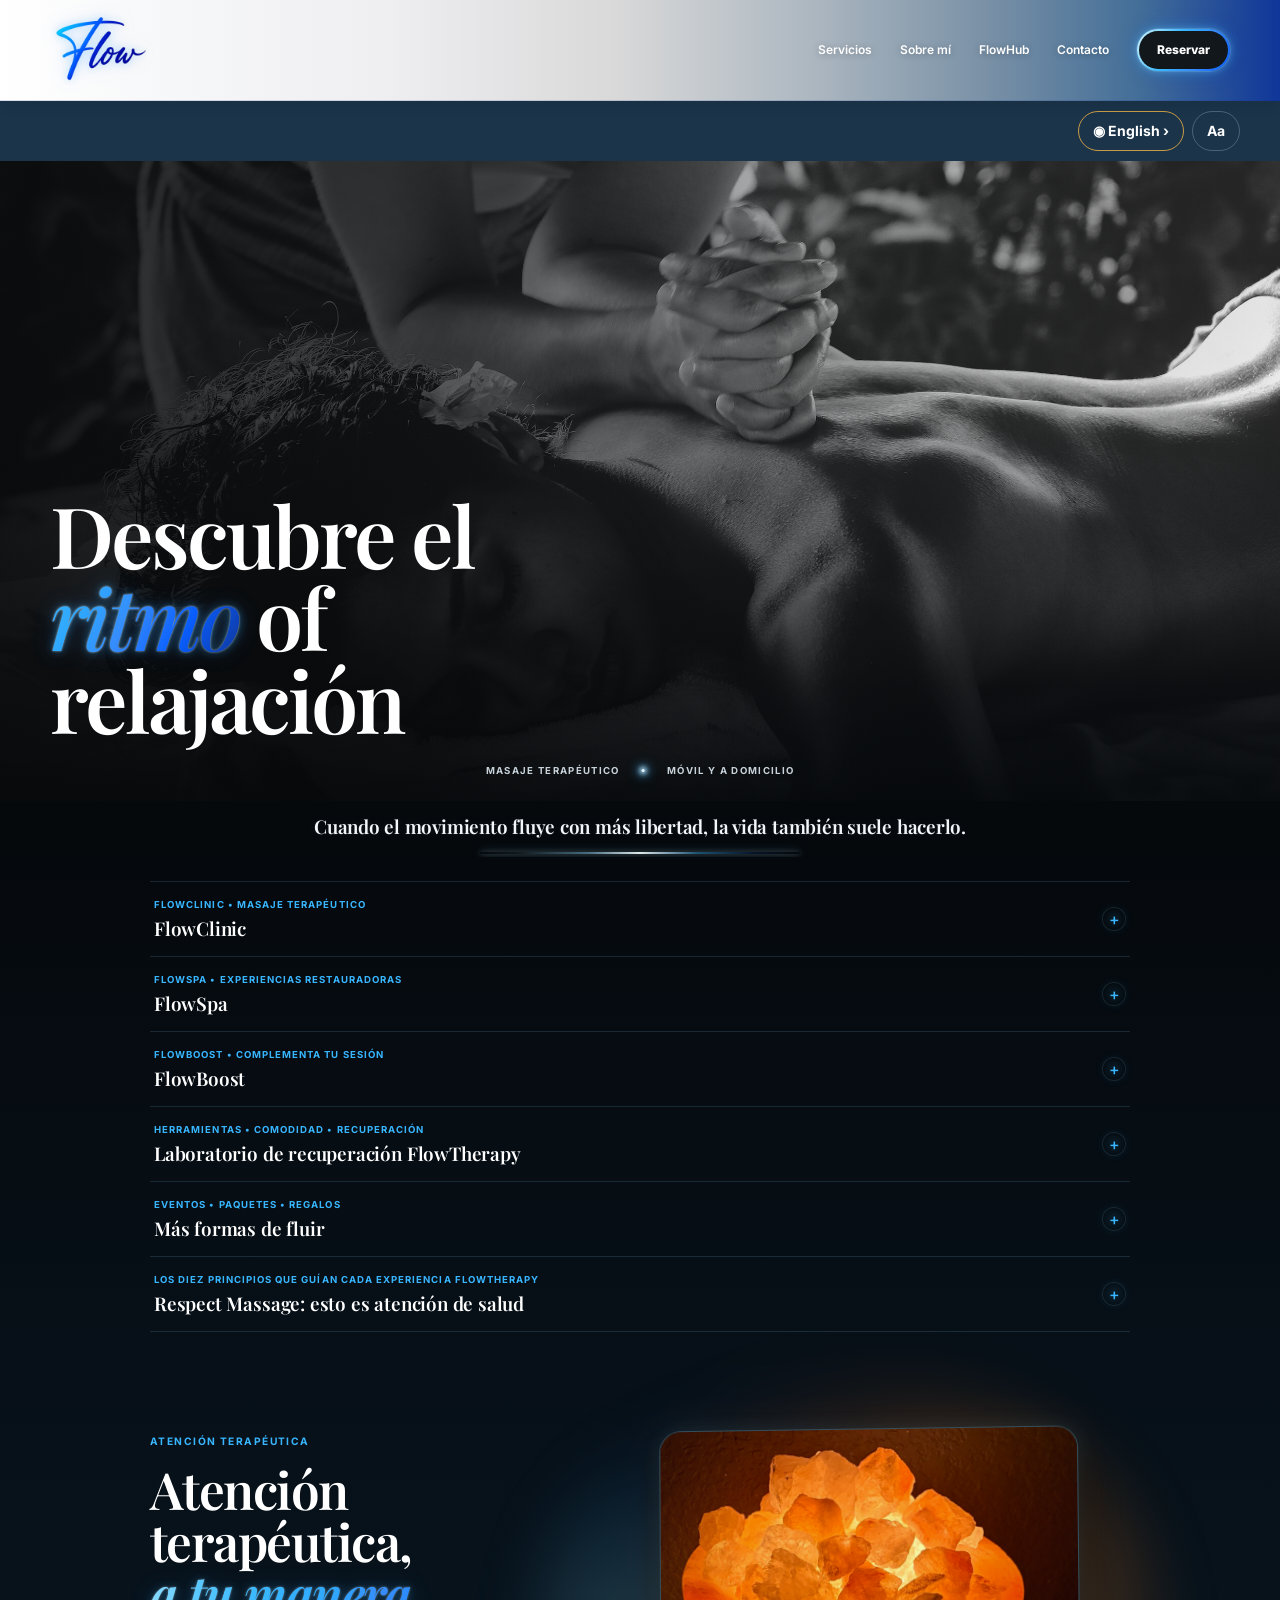
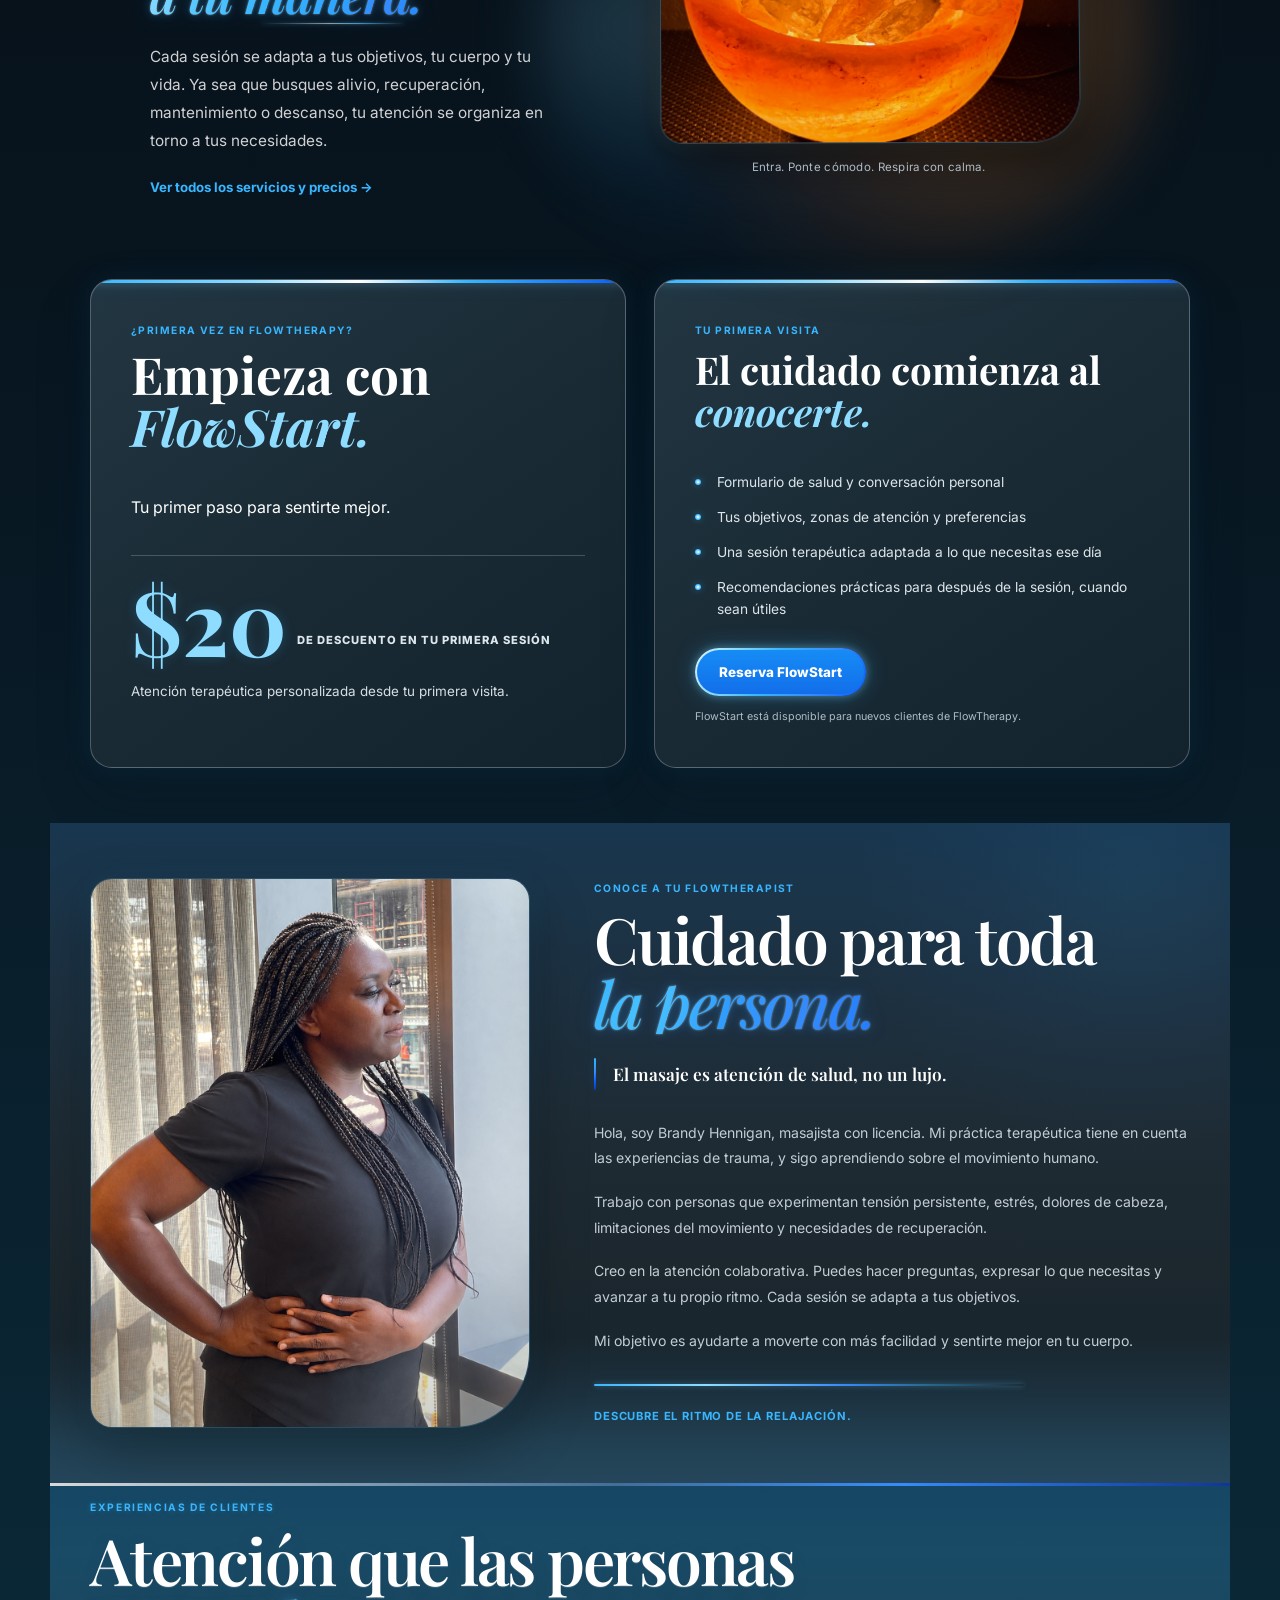
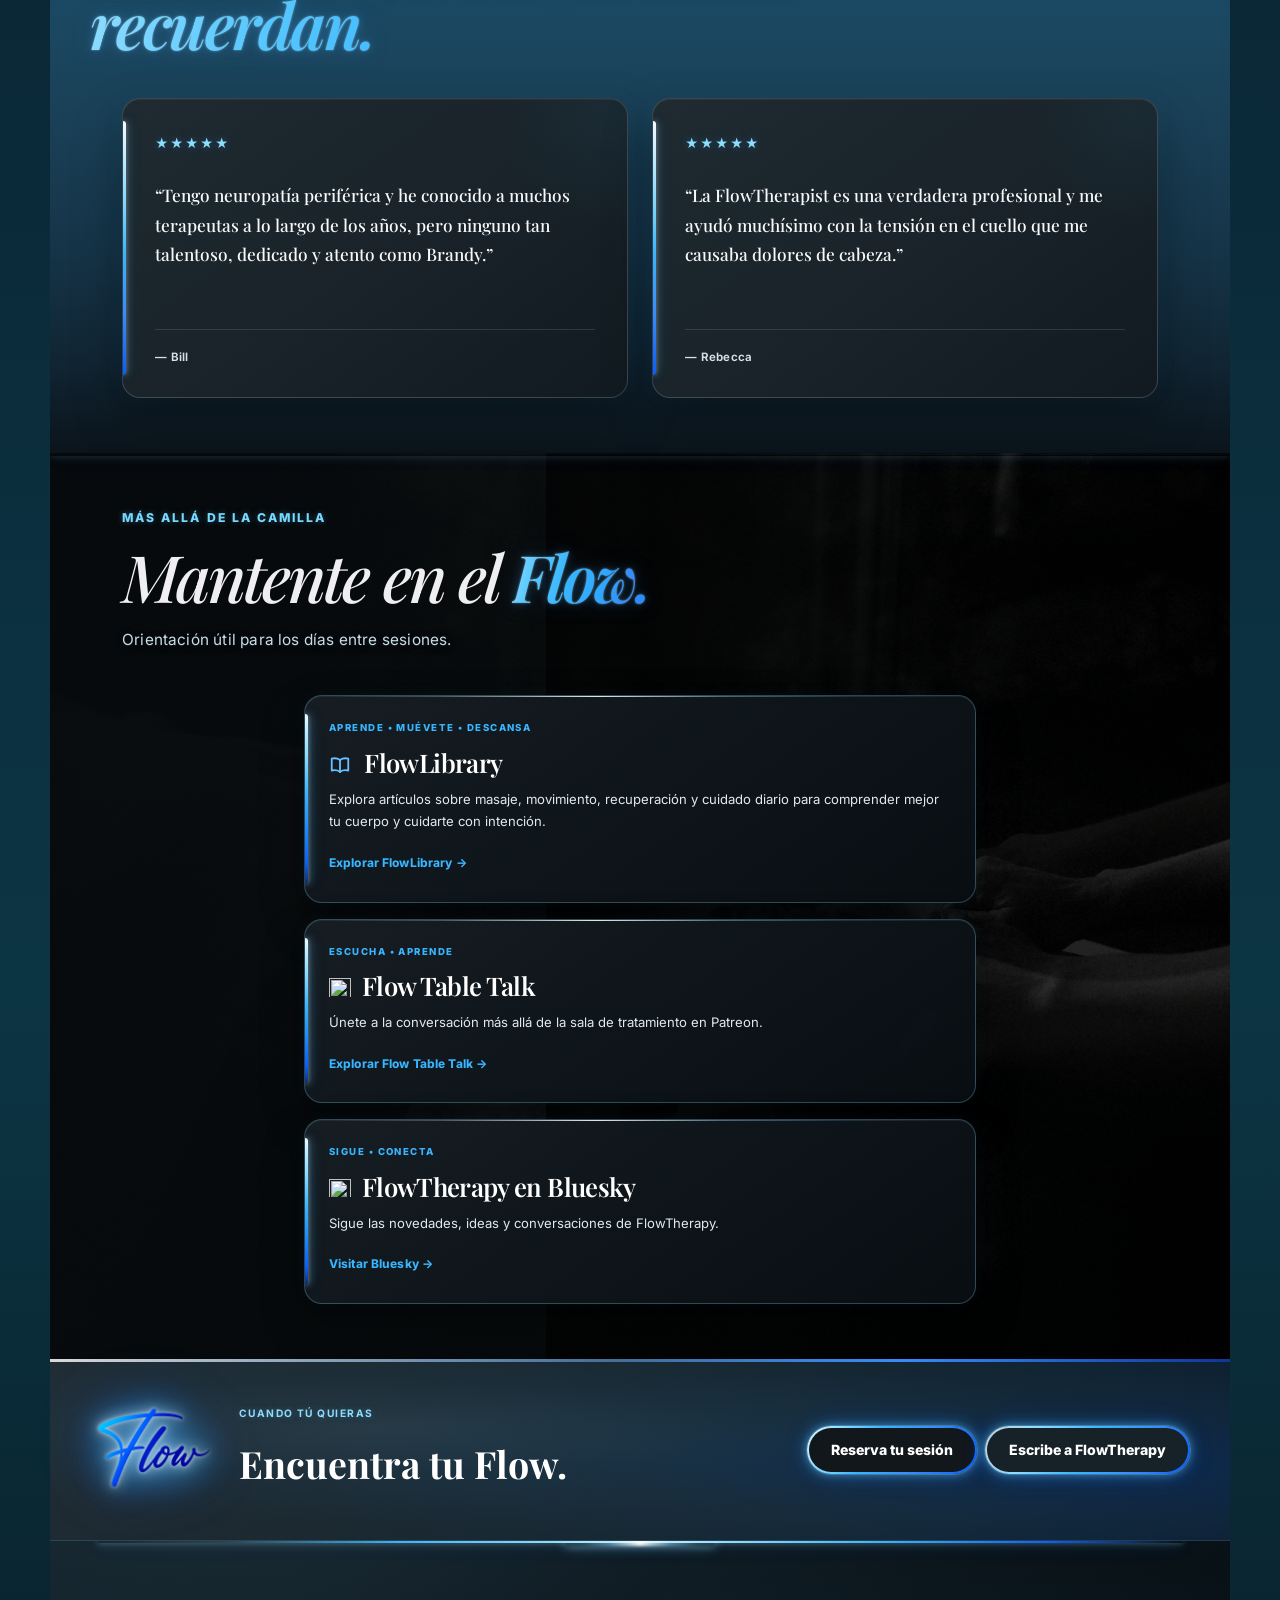
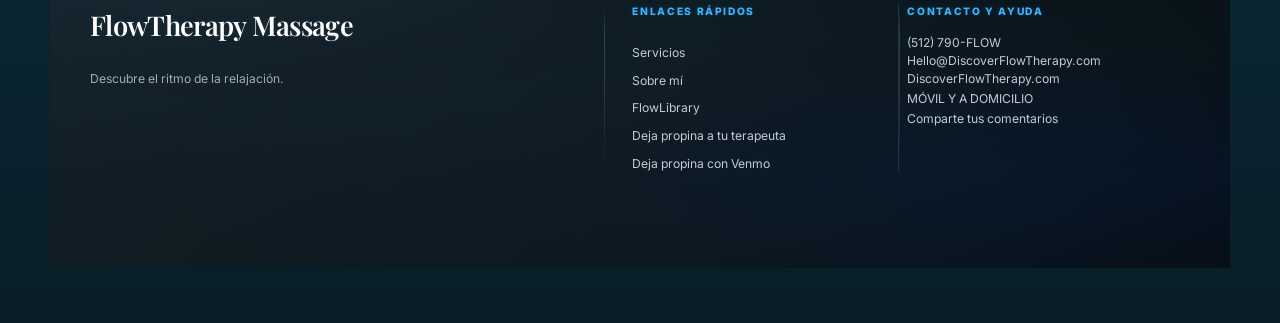
==== es.html @ 437720cd "Fix mobile divider and tablet background" ====
<!doctype html>
<html lang="es">
  <head>
    <meta charset="UTF-8" />

    <meta name="viewport" content="width=device-width, initial-scale=1.0" />

    <title>FlowTherapy | Masaje terapéutico</title>

    <meta
      name="description"
      content="Masaje terapéutico personalizado que tiene en cuenta las experiencias de trauma. Descubre el ritmo de la relajación."
    />

    <meta property="og:title" content="FlowTherapy | Therapeutic Massage" />

    <meta
      property="og:description"
      content="Discover the Rhythm of Relaxation through personalized therapeutic bodywork."
    />

    <meta property="og:type" content="website" />

    <meta name="theme-color" content="#1d2328" />

    <link rel="preconnect" href="https://fonts.googleapis.com" />

    <link rel="preconnect" href="https://fonts.gstatic.com" crossorigin />

    <link
      href="https://fonts.googleapis.com/css2?family=Inter:wght@400;500;600;700&amp;family=Playfair+Display:ital,wght@0,500;0,600;0,700;1,500;1,600&amp;display=swap"
      rel="stylesheet"
    />

    <link rel="stylesheet" href="./assets/css/style.css?v=4" />
    <link rel="manifest" href="./manifest.webmanifest" />
    <link rel="icon" href="./assets/icons/favicon.ico" />
    <link rel="apple-touch-icon" href="./assets/icons/apple-touch-icon.png" />
    <!-- Google tag (gtag.js) -->
    <script
      async
      src="https://www.googletagmanager.com/gtag/js?id=G-N1Q7YEW5MF"
    ></script>

    <script>
      window.dataLayer = window.dataLayer || [];

      function gtag() {
        dataLayer.push(arguments);
      }

      gtag("js", new Date());
      gtag("config", "G-N1Q7YEW5MF");
    </script>
    <style>
      /* Keep the ten principles compact and legible on narrow screens. */
      .ft-respect-massage .ft-service-content {
        padding-inline: 0.5rem !important;
      }
      .ft-respect-massage ol {
        list-style: none !important;
        counter-reset: respect-principle;
        margin: 0 !important;
        padding: 0 !important;
        width: 100%;
        font-family: Inter, Arial, sans-serif !important;
        font-size: 0.94rem !important;
        font-weight: 500 !important;
        line-height: 1.4 !important;
        letter-spacing: -0.012em;
        color: #eaf2fa;
      }
      .ft-respect-massage li {
        counter-increment: respect-principle;
        display: grid;
        grid-template-columns: 1.55rem minmax(0, 1fr);
        gap: 0.2rem;
        align-items: baseline;
        margin: 0 !important;
        padding: 0.55rem 0 !important;
        border-bottom: 1px solid rgba(145, 190, 230, 0.2);
        font: inherit !important;
      }
      .ft-respect-massage li::before {
        content: counter(respect-principle, decimal-leading-zero);
        color: #69bcff;
        font-size: 0.78rem;
        font-weight: 700;
        letter-spacing: 0;
      }
    </style>
    <style>
      /* Make the content use the available width on phones and small tablets. */
      @media (max-width: 800px) {
        .ft-section .ft-shell,
        .ft-flowhub .ft-shell,
        .ft-footer .ft-shell {
          width: calc(100% - 2rem) !important;
          max-width: none !important;
          margin-inline: auto !important;
          padding-inline: 0 !important;
          box-sizing: border-box;
        }
        .ft-services-layout {
          display: block !important;
          width: 100% !important;
          max-width: none !important;
        }
        .ft-services-menu,
        .ft-services-side,
        .ft-services-menu > .ft-service-group,
        .ft-services-menu .ft-service-content {
          width: 100% !important;
          max-width: none !important;
          min-width: 0 !important;
          box-sizing: border-box;
          margin-inline: 0 !important;
        }
      }
      .ft-services-menu
        > details:first-of-type
        .ft-service-content
        > details.ft-service-group {
        border-bottom: 0 !important;
      }
      .ft-services-menu
        > details:first-of-type
        .ft-service-content
        > details.ft-service-group
        summary {
        border-bottom: 0 !important;
      }
      .ft-library-grid {
        display: grid !important;
        grid-template-columns: minmax(0, 1fr) !important;
        max-width: 42rem;
        margin-inline: auto;
      }
      .ft-library-grid article {
        width: 100%;
        box-sizing: border-box;
        min-height: 0 !important;
        height: auto !important;
        padding: 1.5rem !important;
      }
      .ft-social-cards {
        margin-top: 1rem !important;
        gap: 1rem;
      }
      .ft-community-card h3 {
        display: flex;
        align-items: center;
        gap: 0.7rem;
      }
      .ft-community-card h3 img {
        width: 1.35rem;
        height: 1.35rem;
        object-fit: contain;
        filter: none !important;
        opacity: 1 !important;
        flex: none;
      }
      .ft-footer-grid > div {
        display: flex !important;
        flex-direction: column !important;
        align-items: flex-start;
        gap: 0.55rem;
        min-width: 0;
      }
      .ft-footer-grid a {
        display: block !important;
        overflow-wrap: anywhere;
        line-height: 1.45;
      }
      .ft-footer-grid p {
        margin: 0.25rem 0 0.5rem;
      }
      @media (max-width: 800px) {
        .ft-footer {
          padding-bottom: 5.5rem;
        }
      }
      .ft-meta-glint {
        display: inline-block !important;
        flex: 0 0 3px;
        width: 3px !important;
        height: 3px !important;
        margin-inline: 0.5rem;
        border-radius: 50%;
        background: #e9f8ff !important;
        box-shadow:
          0 0 5px 2px #b9eaff,
          0 0 11px 4px rgba(53, 169, 255, 0.55) !important;
      }
      .ft-access-tools {
        display: flex;
        justify-content: center;
        gap: 0.65rem;
        padding: 0.55rem 1rem;
        background: #0e1f2d;
      }
      .ft-access-tools a[aria-disabled="true"] {
        opacity: 0.55;
        cursor: not-allowed;
      }
      .ft-access-tools a,
      .ft-access-tools button {
        display: inline-flex;
        align-items: center;
        min-height: 2.5rem;
        padding: 0.35rem 0.8rem;
        border: 1px solid #5aa9df;
        border-radius: 999px;
        background: #142d42;
        color: #edf7ff;
        font:
          600 0.9rem Inter,
          Arial,
          sans-serif;
        text-decoration: none;
        cursor: pointer;
      }
      html.ft-large-text {
        font-size: 125% !important;
      }
      html.ft-large-text .ft-service-content,
      html.ft-large-text .ft-about-copy,
      html.ft-large-text .ft-flowhub {
        font-size: 1.15rem !important;
      }
    </style>
    <style>
      .ft-access-tools {
        display: flex;
        justify-content: flex-end;
        align-items: center;
        gap: 8px;
        padding: 10px max(16px, calc((100vw - 1200px) / 2));
        background: #1b344a;
      }
      .ft-access-tools a,
      .ft-access-tools button {
        display: inline-flex;
        align-items: center;
        justify-content: center;
        min-height: 40px;
        padding: 0 14px;
        border: 1px solid #49647a;
        border-radius: 999px;
        background: transparent;
        color: #fff;
        font:
          700 14px/1 Inter,
          Arial,
          sans-serif;
        text-decoration: none;
        white-space: nowrap;
        cursor: pointer;
      }
      .ft-access-tools #ft-text-size {
        min-width: 48px;
        padding-inline: 12px;
      }
      .ft-access-tools #ft-spanish {
        border-color: #c99b46;
      }
      .ft-access-tools a:focus-visible,
      .ft-access-tools button:focus-visible {
        outline: 2px solid #9bdcff;
        outline-offset: 3px;
      }
    </style>
  </head>

  <body class="flowtherapy-home">
    <!-- =====================================================
         HEADER
         ===================================================== -->

    <header class="ft-header">
      <div class="ft-shell ft-nav">
        <a href="#home" class="ft-logo-link" aria-label="FlowTherapy home">
          <img
            src="./assets/images/flowtherapy-logo.png"
            alt="FlowTherapy"
            class="ft-logo"
          />
        </a>

        <nav class="ft-nav-links" aria-label="Main navigation">
          <a href="#services">Servicios</a>
          <a href="#about">Sobre mí</a>
          <a href="#flowhub">FlowHub</a>
          <a href="#contact">Contacto</a>

          <a
            class="ft-nav-book"
            href="https://flowtherapy.noterro.com/"
            target="_blank"
            rel="noopener"
          >
            Reservar
          </a>
        </nav>
      </div>
    </header>

    <div class="ft-access-tools" aria-label="Reading options">
      <a
        id="ft-spanish"
        href="./index.html"
        lang="es"
        aria-label="Read this page in English"
        >◉ English ›</a
      >
      <button
        id="ft-text-size"
        type="button"
        aria-pressed="false"
        aria-label="Aumentar el tamaño del texto"
        title="Texto más grande"
      >
        Aa
      </button>
    </div>
    <main>
      <!-- ===================================================
     HERO
=================================================== -->

      <section class="ft-hero" id="home">
        <div class="ft-hero-overlay" aria-hidden="true"></div>

        <div class="ft-shell ft-hero-inner">
          <div class="ft-hero-content">
            <h1>
              Descubre el
              <br />
              <em>ritmo</em> of
              <br />
              relajación
            </h1>

            <div class="ft-hero-meta">
              <span>MASAJE TERAPÉUTICO</span>

              <span
                class="ft-hero-meta-orb ft-meta-glint"
                aria-hidden="true"
              ></span>

              <span>MÓVIL Y A DOMICILIO</span>
            </div>
          </div>
        </div>
      </section>
      <!-- ===================================================
           FLOW STATEMENT
           =================================================== -->

      <section class="ft-flow-statement">
        <div class="ft-shell">
          <p>
            Cuando el movimiento fluye con más libertad, la vida también suele
            hacerlo.
          </p>
        </div>
      </section>

      <!-- ===================================================
           SERVICES
           =================================================== -->

      <section class="ft-section ft-services" id="services">
        <div class="ft-shell">
          <div class="ft-services-layout">
            <!-- ===============================================
                 SERVICE MENU
                 =============================================== -->

            <div class="ft-services-menu">
              <!-- FLOWCLINIC -->

              <details class="ft-service-group">
                <summary>
                  <span>
                    <small> FLOWCLINIC • MASAJE TERAPÉUTICO </small>

                    <strong> FlowClinic </strong>
                  </span>

                  <b aria-hidden="true"></b>
                </summary>

                <div class="ft-service-content">
                  <p class="ft-service-intro">
                    Cada sesión comienza con una breve conversación sobre tus
                    objetivos, las zonas que te preocupan y la presión que
                    prefieres.
                  </p>
                  <div class="ft-simple-service ft-premium-service">
                    <strong>Masaje Signature Flow</strong>
                    <span
                      >Masaje terapéutico de cuerpo completo de 75 o 90 minutos,
                      adaptado a tus objetivos y con tiempo adicional para las
                      zonas que más lo necesitan.</span
                    >
                  </div>
                  <a
                    class="ft-service-row"
                    href="https://flowtherapy.noterro.com/"
                    target="_blank"
                    rel="noopener noreferrer"
                  >
                    <strong>Focused Flow</strong>
                    <span
                      >Masaje terapéutico de 45 minutos para una o dos zonas
                      específicas; incluye estiramientos asistidos.</span
                    >
                  </a>
                  <a
                    class="ft-service-link"
                    href="https://flowtherapy.noterro.com/"
                    target="_blank"
                    rel="noopener noreferrer"
                    >Ver sesiones y precios →</a
                  >
                  <!-- COMING SOON -->
                  <details class="ft-service-group">
                    <summary>
                      <span>
                        <small>PRÓXIMAMENTE • NUEVAS FORMAS DE FLUIR</small>
                        <strong>Próximamente</strong>
                      </span>
                      <b aria-hidden="true"></b>
                    </summary>
                    <div class="ft-service-content">
                      <div class="ft-simple-service">
                        <strong>VeteranFlow</strong>
                        <span
                          >Atención comunitaria de VA a través de TriWest;
                          acreditación pendiente.</span
                        >
                      </div>
                      <div class="ft-simple-service">
                        <strong>Tok Sen Flow</strong>
                        <span
                          >Percusión rítmica con herramientas de madera (mazo y
                          cuña), combinada con masaje manual y estiramientos
                          para abordar la tensión muscular. Próximamente.</span
                        >
                      </div>
                    </div>
                  </details>
                </div>
              </details>

              <!-- SPAFLOW -->

              <details class="ft-service-group">
                <summary>
                  <span>
                    <small> FLOWSPA • EXPERIENCIAS RESTAURADORAS </small>

                    <strong> FlowSpa </strong>
                  </span>

                  <b aria-hidden="true"></b>
                </summary>

                <div class="ft-service-content">
                  <p class="ft-service-intro">
                    El cuidado terapéutico también puede ser restaurador. Elige
                    una exfoliación FlowSpa —Medicinal, Leche y miel o Rosa
                    auténtica— con HandFlow o SoleFlow.
                  </p>

                  <div class="ft-spaflow-list">
                    <div class="ft-simple-service">
                      <strong>LymphFlow</strong
                      ><span
                        >Masaje especializado y suave que favorece el flujo
                        linfático y puede ayudar a aliviar la hinchazón y la
                        acumulación de líquidos.</span
                      >
                    </div>
                    <div class="ft-simple-service">
                      <strong>HandFlow · Servicio adicional</strong
                      ><span
                        >Exfoliación restauradora y masaje enfocado en manos,
                        muñecas y antebrazos.</span
                      >
                    </div>
                    <div class="ft-simple-service">
                      <strong>SoleFlow · Servicio adicional</strong
                      ><span
                        >Masaje restaurador y exfoliación refrescante para pies,
                        tobillos y parte inferior de las piernas.</span
                      >
                    </div>
                    <div class="ft-simple-service">
                      <strong>Crown Flow · Servicio adicional</strong
                      ><span
                        >Atención enfocada en cuero cabelludo, cabeza, cuello y
                        mandíbula, incluida la tensión asociada con la
                        disfunción de la articulación temporomandibular.</span
                      >
                    </div>
                    <div class="ft-simple-service">
                      <strong
                        >Flow &amp; Glow Mini Facial · Servicio
                        adicional</strong
                      ><span
                        >Cuidado suave de la piel con masaje facial terapéutico
                        para aliviar la tensión y refrescar la piel.</span
                      >
                    </div>
                  </div>
                  <a
                    class="ft-service-link"
                    href="https://hub.discoverflowtherapy.com/pages/spaflow.html"
                    target="_blank"
                    rel="noopener"
                  >
                    Explorar FlowSpa →
                  </a>
                </div>
              </details>

              <!-- FLOWBOOST -->

              <details class="ft-service-group">
                <summary>
                  <span>
                    <small> FLOWBOOST • COMPLEMENTA TU SESIÓN </small>

                    <strong> FlowBoost </strong>
                  </span>

                  <b aria-hidden="true"></b>
                </summary>

                <div class="ft-service-content">
                  <p class="ft-service-intro">
                    Puedes añadir complementos opcionales a tu sesión.
                  </p>

                  <div class="ft-boost-list">
                    <div class="ft-boost-row">
                      <strong>Tri-Flow · Recuperación muscular</strong
                      ><span
                        >Protocolo tópico de recuperación en tres pasos con
                        magnesio, árnica, hamamelis y clavo, seleccionado según
                        tus objetivos de tratamiento.</span
                      >
                    </div>

                    <div class="ft-boost-row">
                      <strong>CBD Calm</strong>

                      <span>
                        Opción tópica de CBD para zonas con dolor o molestias.
                      </span>
                    </div>

                    <div class="ft-boost-row">
                      <strong>Time Boost</strong>

                      <span>
                        Añade más tiempo cuando tu sesión lo necesite.
                      </span>
                    </div>
                  </div>

                  <a
                    class="ft-service-link"
                    href="https://flowtherapy.noterro.com/"
                    target="_blank"
                    rel="noopener"
                  >
                    Ver opciones FlowBoost →
                  </a>
                </div>
              </details>

              <!-- RECOVERY LAB -->
              <details class="ft-service-group ft-recovery-lab">
                <summary>
                  <span>
                    <small>HERRAMIENTAS • COMODIDAD • RECUPERACIÓN</small>
                    <strong>Laboratorio de recuperación FlowTherapy</strong>
                  </span>
                  <b aria-hidden="true"></b>
                </summary>
                <div class="ft-service-content">
                  <p class="ft-service-intro">
                    Podemos incorporar herramientas de apoyo a tu sesión sin
                    costo adicional. Tu terapeuta las selecciona según tus
                    objetivos, comodidad e historial de salud.
                  </p>
                  <div class="ft-boost-list">
                    <div class="ft-boost-row">
                      <strong>Toallas calientes</strong
                      ><span
                        >Compresas tibias durante o después del masaje para
                        facilitar la transición entre zonas de
                        tratamiento.</span
                      >
                    </div>
                    <div class="ft-boost-row">
                      <strong>Ventosas deslizantes</strong
                      ><span
                        >Succión deslizante sobre zonas apropiadas de tejido
                        blando para complementar el tratamiento manual.</span
                      >
                    </div>
                    <div class="ft-boost-row">
                      <strong>Rapid Flow Release</strong
                      ><span
                        >Percusión controlada para grupos musculares
                        seleccionados, ajustada a tu comodidad.</span
                      >
                    </div>
                    <div class="ft-boost-row">
                      <strong>Piedras calientes ThermaBliss</strong
                      ><span
                        >Piedras calientes integradas con técnicas manuales
                        cuando el calor beneficia tu sesión.</span
                      >
                    </div>
                    <div class="ft-boost-row">
                      <strong>Aromaterapia · Terapia de color</strong
                      ><span
                        >Opciones de aromas e iluminación para personalizar el
                        ambiente de tu sesión.</span
                      >
                    </div>
                  </div>
                </div>
              </details>

              <!-- =============================================
     MORE WAYS TO FLOW
     ============================================= -->

              <details class="ft-service-group ft-more-ways">
                <summary>
                  <span>
                    <small>EVENTOS • PAQUETES • REGALOS</small>
                    <strong>Más formas de fluir</strong>
                  </span>
                  <b aria-hidden="true"></b>
                </summary>
                <div class="ft-service-content">
                  <p class="ft-service-intro">
                    Encuentra atención que se adapte a tu horario, a tu trabajo
                    o a alguien a quien quieres.
                  </p>
                  <a
                    class="ft-service-row"
                    href="https://hub.discoverflowtherapy.com/pages/flowpass.html"
                  >
                    <strong>FlowPass</strong>
                    <span
                      >Bienestar como hábito. Membresías con sesiones de 75 o 90
                      minutos y ahorros para miembros.</span
                    >
                  </a>
                  <a
                    class="ft-service-row"
                    href="https://flowtherapy.noterro.com/"
                    target="_blank"
                    rel="noopener noreferrer"
                  >
                    <strong>FlowPack</strong>
                    <span
                      >Bienestar a tu manera. Elige un paquete de 4, 8 o 12
                      sesiones de 75 o 90 minutos y reserva según tu
                      horario.</span
                    >
                  </a>
                  <a
                    class="ft-service-row"
                    href="https://hub.discoverflowtherapy.com/pages/corporate.html"
                  >
                    <strong>FlowChair</strong>
                    <span
                      >Bienestar en el trabajo. Lleva masaje en silla a eventos
                      de reconocimiento, conferencias y jornadas de
                      bienestar.</span
                    >
                  </a>
                  <a
                    class="ft-service-row"
                    href="https://app.squareup.com/gift/MLV560DXHSF4H/order"
                    target="_blank"
                    rel="noopener noreferrer"
                  >
                    <strong>FlowGift</strong>
                    <span>Regala el cuidado de un masaje terapéutico.</span>
                  </a>
                  <a
                    class="ft-service-row"
                    href="https://flowtherapy.noterro.com/"
                    target="_blank"
                    rel="noopener noreferrer"
                  >
                    <strong>Eventos privados Flow</strong>
                    <span
                      >Masajes personalizados para celebraciones, reuniones y
                      eventos de bienestar.</span
                    >
                  </a>
                </div>
              </details>
              <!-- RESPECT MASSAGE -->
              <details class="ft-service-group ft-respect-massage">
                <summary>
                  <span>
                    <small
                      >LOS DIEZ PRINCIPIOS QUE GUÍAN CADA EXPERIENCIA
                      FLOWTHERAPY</small
                    >
                    <strong>Respect Massage: esto es atención de salud</strong>
                  </span>
                  <b aria-hidden="true"></b>
                </summary>
                <div class="ft-service-content">
                  <ol>
                    <li>Compromiso con una atención de alta calidad</li>
                    <li>Compromiso de no causar daño</li>
                    <li>
                      Compromiso de representar honestamente las cualificaciones
                    </li>
                    <li>
                      Compromiso de reconocer el valor inherente de todas las
                      personas
                    </li>
                    <li>
                      Compromiso de respetar la dignidad y los derechos básicos
                      de cada cliente
                    </li>
                    <li>Compromiso con el consentimiento informado</li>
                    <li>Compromiso con la confidencialidad</li>
                    <li>
                      Compromiso con los límites personales y profesionales
                    </li>
                    <li>Compromiso con la honestidad comercial</li>
                    <li>Compromiso con el profesionalismo</li>
                  </ol>
                </div>
              </details>
              <!-- ===============================================
     SERVICES SIDE — THERAPEUTIC CARE
     =============================================== -->

              <aside class="ft-services-side">
                <div class="ft-services-side-content">
                  <p class="ft-eyebrow">Atención terapéutica</p>

                  <h2>
                    Atención terapéutica,
                    <em>a tu manera.</em>
                  </h2>

                  <p>
                    Cada sesión se adapta a tus objetivos, tu cuerpo y tu vida.
                    Ya sea que busques alivio, recuperación, mantenimiento o
                    descanso, tu atención se organiza en torno a tus
                    necesidades.
                  </p>

                  <a
                    href="https://flowtherapy.noterro.com/"
                    target="_blank"
                    rel="noopener"
                  >
                    Ver todos los servicios y precios →
                  </a>
                </div>

                <figure class="ft-services-atmosphere">
                  <div class="ft-services-atmosphere-frame">
                    <img
                      src="/assets/images/home/flowtherapy-salt-lamp.jpg"
                      alt="Warm ambient lighting in the FlowTherapy treatment space"
                    />
                  </div>

                  <figcaption>
                    Entra. Ponte cómodo. Respira con calma.
                  </figcaption>
                </figure>
              </aside>
            </div>
          </div>

          <!-- ===================================================
     FLOWSTART
=================================================== -->

          <section class="ft-section ft-flowstart">
            <div class="ft-shell">
              <!-- =========================================
         DESKTOP — TWO STATIC CARDS
    ========================================== -->

              <div class="ft-flowstart-desktop">
                <article
                  class="ft-flowstart-desktop-card ft-flowstart-desktop-offer"
                >
                  <p class="ft-eyebrow">¿Primera vez en FlowTherapy?</p>

                  <h2>
                    Empieza con
                    <em>FlowStart.</em>
                  </h2>

                  <p class="ft-flowstart-tagline">
                    Tu primer paso para sentirte mejor.
                  </p>

                  <div class="ft-flowstart-price">
                    <strong>$20</strong>

                    <span>DE DESCUENTO EN TU PRIMERA SESIÓN</span>
                  </div>

                  <p class="ft-flowstart-front-copy">
                    Atención terapéutica personalizada desde tu primera visita.
                  </p>
                </article>

                <article
                  class="ft-flowstart-desktop-card ft-flowstart-desktop-visit"
                >
                  <p class="ft-eyebrow">Tu primera visita</p>

                  <h3>
                    El cuidado comienza al
                    <em>conocerte.</em>
                  </h3>

                  <ul class="ft-flowstart-visit-list">
                    <li>Formulario de salud y conversación personal</li>

                    <li>Tus objetivos, zonas de atención y preferencias</li>

                    <li>
                      Una sesión terapéutica adaptada a lo que necesitas ese día
                    </li>

                    <li>
                      Recomendaciones prácticas para después de la sesión,
                      cuando sean útiles
                    </li>
                  </ul>

                  <a
                    class="ft-button ft-flowstart-book"
                    href="https://flowtherapy.noterro.com/"
                    target="_blank"
                    rel="noopener noreferrer"
                  >
                    Reserva FlowStart
                  </a>

                  <small class="ft-flowstart-note">
                    FlowStart está disponible para nuevos clientes de
                    FlowTherapy.
                  </small>
                </article>
              </div>

              <!-- =========================================
         MOBILE — ORIGINAL FLIP CARD
    ========================================== -->

              <div
                class="ft-flowstart-flip"
                tabindex="0"
                role="button"
                aria-pressed="false"
                aria-label="Flip FlowStart card to view first visit details"
              >
                <div class="ft-flowstart-flip-inner">
                  <!-- =========================================
             FRONT
        ========================================== -->

                  <div class="ft-flowstart-face ft-flowstart-front">
                    <div class="ft-flowstart-front-content">
                      <p class="ft-eyebrow">¿Primera vez en FlowTherapy?</p>

                      <h2>
                        Empieza con
                        <em>FlowStart.</em>
                      </h2>

                      <p class="ft-flowstart-tagline">
                        Tu primer paso para sentirte mejor.
                      </p>

                      <div class="ft-flowstart-price">
                        <strong> $20 </strong>

                        <span> DE DESCUENTO EN TU PRIMERA SESIÓN </span>
                      </div>

                      <p class="ft-flowstart-front-copy">
                        Atención terapéutica personalizada desde tu primera
                        visita.
                      </p>

                      <div class="ft-flowstart-flip-prompt">
                        <span> Toca para ver tu primera visita </span>

                        <b aria-hidden="true"> ↻ </b>
                      </div>
                    </div>
                  </div>

                  <!-- =========================================
             BACK
        ========================================== -->

                  <div class="ft-flowstart-face ft-flowstart-back">
                    <div class="ft-flowstart-back-content">
                      <p class="ft-eyebrow">Tu primera visita</p>

                      <h3>
                        El cuidado comienza al
                        <em>conocerte.</em>
                      </h3>

                      <ul class="ft-flowstart-visit-list">
                        <li>Formulario de salud y conversación personal</li>

                        <li>Tus objetivos, zonas de atención y preferencias</li>

                        <li>
                          Una sesión terapéutica adaptada a lo que necesitas ese
                          día
                        </li>

                        <li>
                          Recomendaciones prácticas para después de la sesión,
                          cuando sean útiles
                        </li>
                      </ul>

                      <a
                        class="ft-button ft-flowstart-book"
                        href="https://flowtherapy.noterro.com/"
                        target="_blank"
                        rel="noopener noreferrer"
                      >
                        Reserva FlowStart
                      </a>

                      <small class="ft-flowstart-note">
                        FlowStart está disponible para nuevos clientes de
                        FlowTherapy.
                      </small>

                      <div class="ft-flowstart-flip-prompt">
                        <span> Toca para volver </span>

                        <b aria-hidden="true"> ↺ </b>
                      </div>
                    </div>
                  </div>
                </div>
              </div>
            </div>
          </section>

          <!-- ===================================================
     ABOUT
     =================================================== -->

          <section class="ft-section ft-about" id="about">
            <div class="ft-shell ft-about-layout">
              <div class="ft-about-photo-wrap">
                <div class="ft-about-photo-frame">
                  <img
                    class="ft-about-photo"
                    src="/assets/images/brandy-flowtherapist.png"
                    alt="Brandy Hennigan, Licensed Massage Therapist"
                  />
                </div>
              </div>

              <div class="ft-about-content">
                <p class="ft-eyebrow">Conoce a tu FlowTherapist</p>

                <h2>
                  Cuidado para toda
                  <span>la persona.</span>
                </h2>

                <p class="ft-about-belief">
                  El masaje es atención de salud, no un lujo.
                </p>

                <div class="ft-about-copy">
                  <p>
                    Hola, soy Brandy Hennigan, masajista con licencia. Mi
                    práctica terapéutica tiene en cuenta las experiencias de
                    trauma, y sigo aprendiendo sobre el movimiento humano.
                  </p>

                  <p>
                    Trabajo con personas que experimentan tensión persistente,
                    estrés, dolores de cabeza, limitaciones del movimiento y
                    necesidades de recuperación.
                  </p>

                  <p>
                    Creo en la atención colaborativa. Puedes hacer preguntas,
                    expresar lo que necesitas y avanzar a tu propio ritmo. Cada
                    sesión se adapta a tus objetivos.
                  </p>

                  <p>
                    Mi objetivo es ayudarte a moverte con más facilidad y
                    sentirte mejor en tu cuerpo.
                  </p>
                </div>

                <div class="ft-about-signature">
                  <span>Descubre el ritmo de la relajación.</span>
                </div>
              </div>
            </div>
          </section>

          <!-- ===================================================
           CLIENT EXPERIENCES
           =================================================== -->

          <section class="ft-section ft-reviews">
            <div class="ft-shell">
              <p class="ft-eyebrow">Experiencias de clientes</p>

              <h2>
                Atención que las personas
                <em>recuerdan.</em>
              </h2>

              <div class="ft-review-grid">
                <article>
                  <div class="ft-stars">★★★★★</div>

                  <blockquote>
                    “Tengo neuropatía periférica y he conocido a muchos
                    terapeutas a lo largo de los años, pero ninguno tan
                    talentoso, dedicado y atento como Brandy.”
                  </blockquote>

                  <p>— Bill</p>
                </article>

                <article>
                  <div class="ft-stars">★★★★★</div>

                  <blockquote>
                    “La FlowTherapist es una verdadera profesional y me ayudó
                    muchísimo con la tensión en el cuello que me causaba dolores
                    de cabeza.”
                  </blockquote>

                  <p>— Rebecca</p>
                </article>
              </div>
            </div>
          </section>

          <!-- ===================================================
           FLOWHUB
           =================================================== -->

          <section class="ft-section ft-flowhub" id="flowhub">
            <div class="ft-shell">
              <div class="ft-flowhub-intro">
                <p class="ft-eyebrow">Más allá de la camilla</p>
                <h2>Mantente en el <em>Flow.</em></h2>
                <p>Orientación útil para los días entre sesiones.</p>
              </div>
              <div class="ft-flowhub-grid ft-library-grid">
                <article>
                  <small>APRENDE • MUÉVETE • DESCANSA</small>
                  <h3>
                    <svg
                      class="ft-library-icon"
                      viewbox="0 0 24 24"
                      fill="none"
                      stroke="currentColor"
                      stroke-width="2"
                      stroke-linecap="round"
                      stroke-linejoin="round"
                      aria-hidden="true"
                    >
                      <path
                        d="M12 6.5c-2.5-1.8-5.5-2.2-9-1.5v13c3.5-.7 6.5-.3 9 1.5"
                      ></path>
                      <path
                        d="M12 6.5c2.5-1.8 5.5-2.2 9-1.5v13c-3.5-.7-6.5-.3-9 1.5"
                      ></path>
                      <path d="M12 6.5v13"></path>
                    </svg>
                    FlowLibrary
                  </h3>
                  <p>
                    Explora artículos sobre masaje, movimiento, recuperación y
                    cuidado diario para comprender mejor tu cuerpo y cuidarte
                    con intención.
                  </p>
                  <a
                    href="https://library.discoverflowtherapy.com/"
                    target="_blank"
                    rel="noopener noreferrer"
                    >Explorar FlowLibrary →</a
                  >
                </article>
              </div>
              <div class="ft-flowhub-grid ft-library-grid ft-social-cards">
                <article class="ft-community-card">
                  <small>ESCUCHA • APRENDE</small>
                  <h3>
                    <img
                      src="https://cdn.simpleicons.org/patreon/FFFFFF"
                      alt=""
                      loading="lazy"
                    />Flow Table Talk
                  </h3>
                  <p>
                    Únete a la conversación más allá de la sala de tratamiento
                    en Patreon.
                  </p>
                  <a
                    href="https://www.patreon.com/flowtherapy?utm_campaign=creatorshare_creator"
                    target="_blank"
                    rel="noopener noreferrer"
                    >Explorar Flow Table Talk →</a
                  >
                </article>
                <article class="ft-community-card">
                  <small>SIGUE • CONECTA</small>
                  <h3>
                    <img
                      src="https://cdn.simpleicons.org/bluesky/69BFFF"
                      alt=""
                      loading="lazy"
                    />FlowTherapy en Bluesky
                  </h3>
                  <p>
                    Sigue las novedades, ideas y conversaciones de FlowTherapy.
                  </p>
                  <a
                    href="https://bsky.app/profile/flowtherapy.bsky.social"
                    target="_blank"
                    rel="noopener noreferrer"
                    >Visitar Bluesky →</a
                  >
                </article>
              </div>
            </div>
          </section>

          <!-- ===================================================
           FINAL CTA
           =================================================== -->

          <section class="ft-final" id="contact">
            <div class="ft-shell ft-final-grid">
              <div class="ft-final-brand">
                <img
                  src="/assets/images/flowtherapy-logo.png"
                  alt="FlowTherapy"
                  class="ft-final-logo"
                />

                <div>
                  <p class="ft-eyebrow">CUANDO TÚ QUIERAS</p>

                  <h2>Encuentra tu Flow.</h2>
                </div>
              </div>

              <div class="ft-final-actions">
                <a
                  class="ft-button ft-button-primary"
                  href="https://flowtherapy.noterro.com/"
                  target="_blank"
                  rel="noopener"
                >
                  Reserva tu sesión
                </a>

                <a
                  class="ft-button ft-button-outline"
                  href="mailto:hello@discoverflowtherapy.com"
                >
                  Escribe a FlowTherapy
                </a>
              </div>
            </div>
          </section>

          <!-- =====================================================
         FOOTER
         ===================================================== -->

          <footer class="ft-footer">
            <div class="ft-shell ft-footer-grid">
              <div>
                <strong> FlowTherapy Massage </strong>

                <p>Descubre el ritmo de la relajación.</p>
              </div>

              <div>
                <small> ENLACES RÁPIDOS </small>

                <a href="#services">Servicios</a>
                <a href="#about">Sobre mí</a>
                <a href="https://library.discoverflowtherapy.com/"
                  >FlowLibrary</a
                >
                <a
                  href="https://square.link/u/egV3tk8K"
                  target="_blank"
                  rel="noopener noreferrer"
                  >Deja propina a tu terapeuta</a
                >
                <a
                  href="https://venmo.com/code?user_id=4052718532429412887&amp;created=1789594686.053042&amp;printed=1"
                  target="_blank"
                  rel="noopener noreferrer"
                  >Deja propina con Venmo</a
                >
              </div>

              <div>
                <small> CONTACTO Y AYUDA </small>

                <a href="tel:5127903569"> (512) 790-FLOW </a>

                <a href="mailto:hello@discoverflowtherapy.com">
                  Hello@DiscoverFlowTherapy.com
                </a>

                <span> DiscoverFlowTherapy.com</span>

                <span> MÓVIL Y A DOMICILIO </span>
                <a
                  href="mailto:hello@discoverflowtherapy.com?subject=FlowTherapy%20Feedback"
                  >Comparte tus comentarios</a
                >
              </div>
            </div>
          </footer>

          <!-- =====================================================
     MOBILE ACTION BAR
     ===================================================== -->

          <div class="ft-mobile-bar">
            <a
              class="ft-mobile-book"
              href="https://flowtherapy.noterro.com/"
              target="_blank"
              rel="noopener noreferrer"
            >
              Reservar en línea
            </a>

            <a class="ft-mobile-text" href="sms:5127903569"> Enviar mensaje </a>

            <a
              class="ft-mobile-call"
              href="mailto:hello@discoverflowtherapy.com"
            >
              Enviar correo
            </a>
          </div>
          <script>
            const flowStartCard = document.querySelector(".ft-flowstart-flip");

            if (flowStartCard) {
              const toggleFlowStart = () => {
                const flipped = flowStartCard.classList.toggle("is-flipped");

                flowStartCard.setAttribute(
                  "aria-pressed",
                  flipped ? "true" : "false",
                );
              };

              flowStartCard.addEventListener("click", (event) => {
                if (event.target.closest(".ft-flowstart-book")) {
                  return;
                }

                toggleFlowStart();
              });

              flowStartCard.addEventListener("keydown", (event) => {
                if (event.key === "Enter" || event.key === " ") {
                  event.preventDefault();

                  toggleFlowStart();
                }
              });
            }
          </script>
          <script>
            const sizeButton = document.getElementById("ft-text-size");
            sizeButton?.addEventListener("click", () => {
              const active =
                document.documentElement.classList.toggle("ft-large-text");
              sizeButton.setAttribute("aria-pressed", String(active));
              sizeButton.setAttribute(
                "aria-label",
                active
                  ? "Usar tamaño de texto estándar"
                  : "Aumentar el tamaño del texto",
              );
              sizeButton.title = active ? "Texto estándar" : "Texto más grande";
            });
          </script>
        </div>
      </section>
    </main>
  </body>
</html>
---- assets/css/style.css ----
@import url("./modules/base.css");
@import url("./modules/layout.css");
@import url("./modules/components.css");
@import url("./modules/articles.css");
@import url("./modules/pages.css");
@import url("./modules/home.css?v=3");
@import url("./modules/responsive.css");
.ft-library-icon {
  width: 22px;
  height: 22px;
  margin-right: 8px;
  color: #69bfff;
  vertical-align: -3px;
}
.ft-service-row:hover,
.ft-service-row:focus-visible,
.ft-simple-service:hover {
  border-radius: 16px !important;
  overflow: hidden;
}
.ft-boost-row:hover {
  background: #1b3545 !important;
  box-shadow: inset 3px 0 #58baff;
  border-radius: 16px !important;
  overflow: hidden;
}
.ft-recovery-lab .ft-boost-row:hover {
  background: rgba(65, 150, 205, 0.13) !important;
  box-shadow: inset 2px 0 rgba(88, 186, 255, 0.7) !important;
  border-radius: 16px !important;
}
/* Respect Massage checklist */
.ft-respect-massage li {
  font-family: "Segoe UI", Arial, sans-serif !important;
  font-size: 15px !important;
  font-weight: 400 !important;
  line-height: 1.5 !important;
  text-transform: none !important;
}
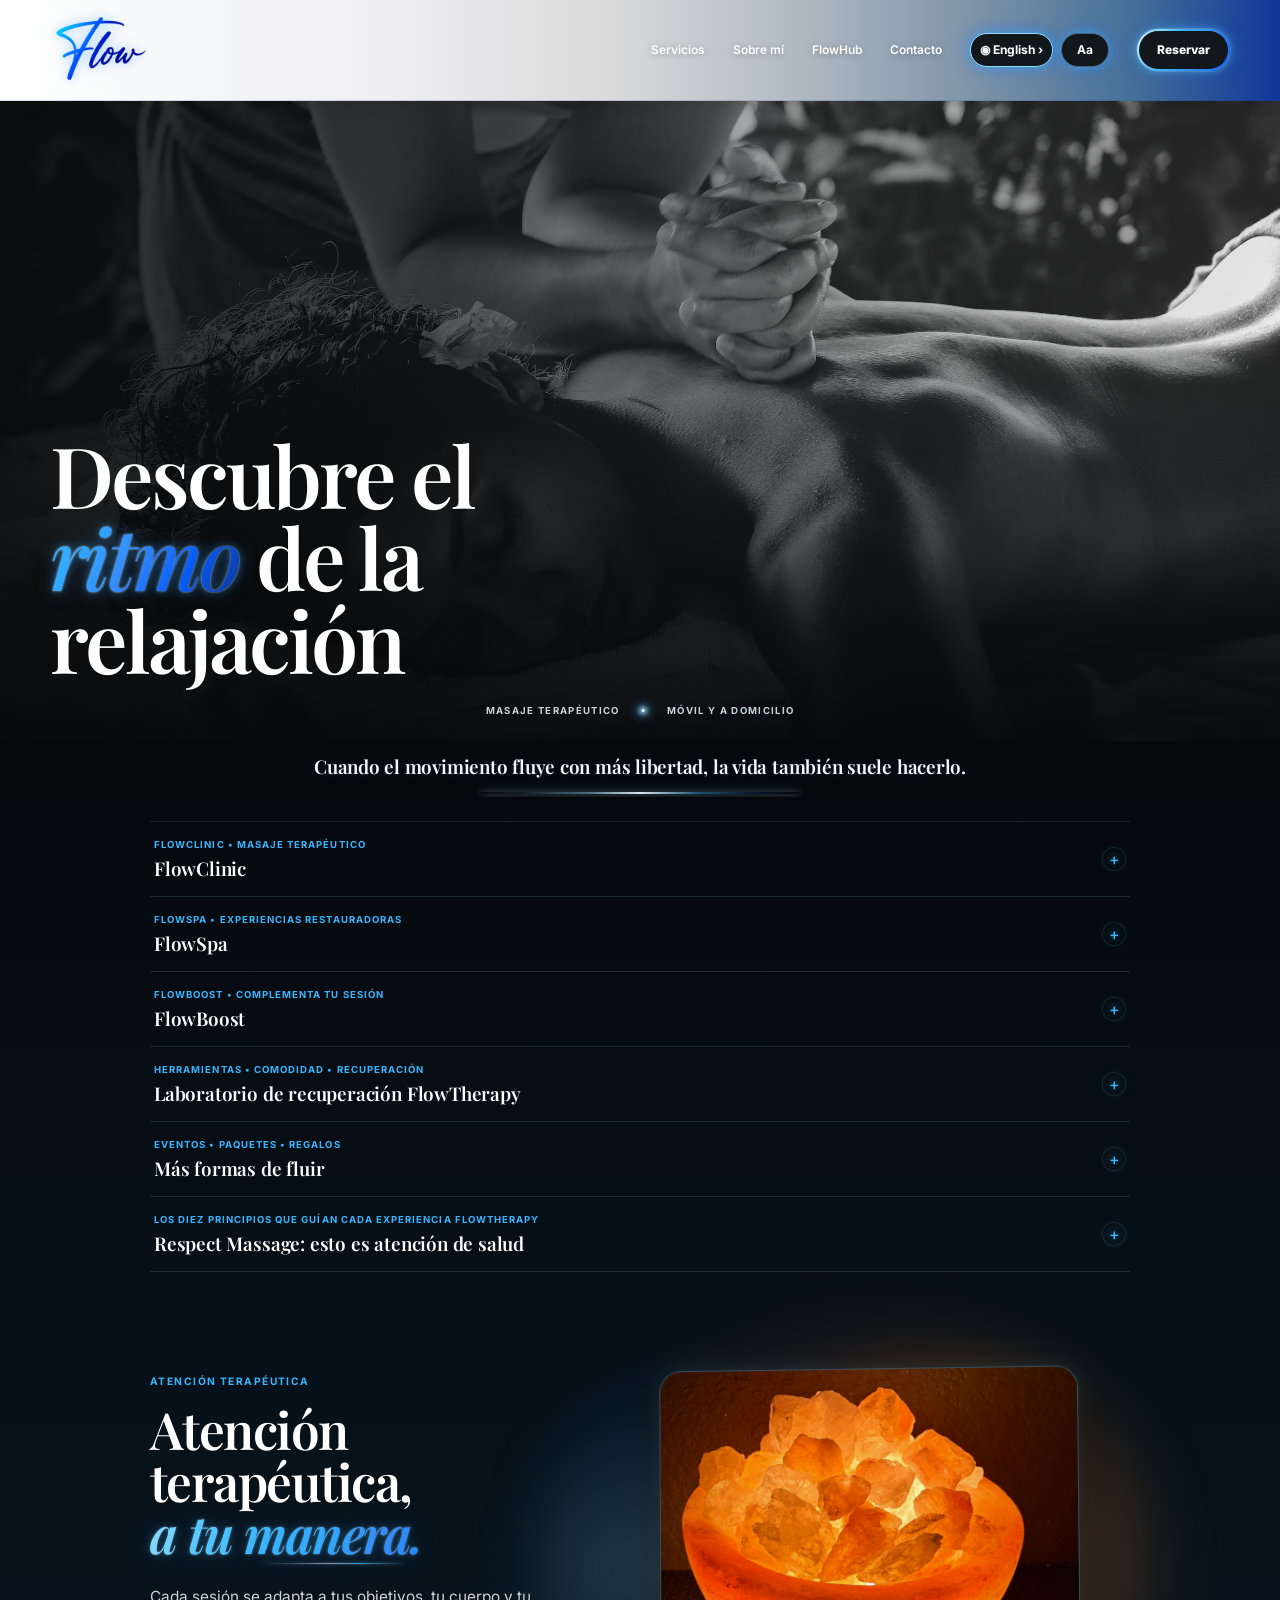
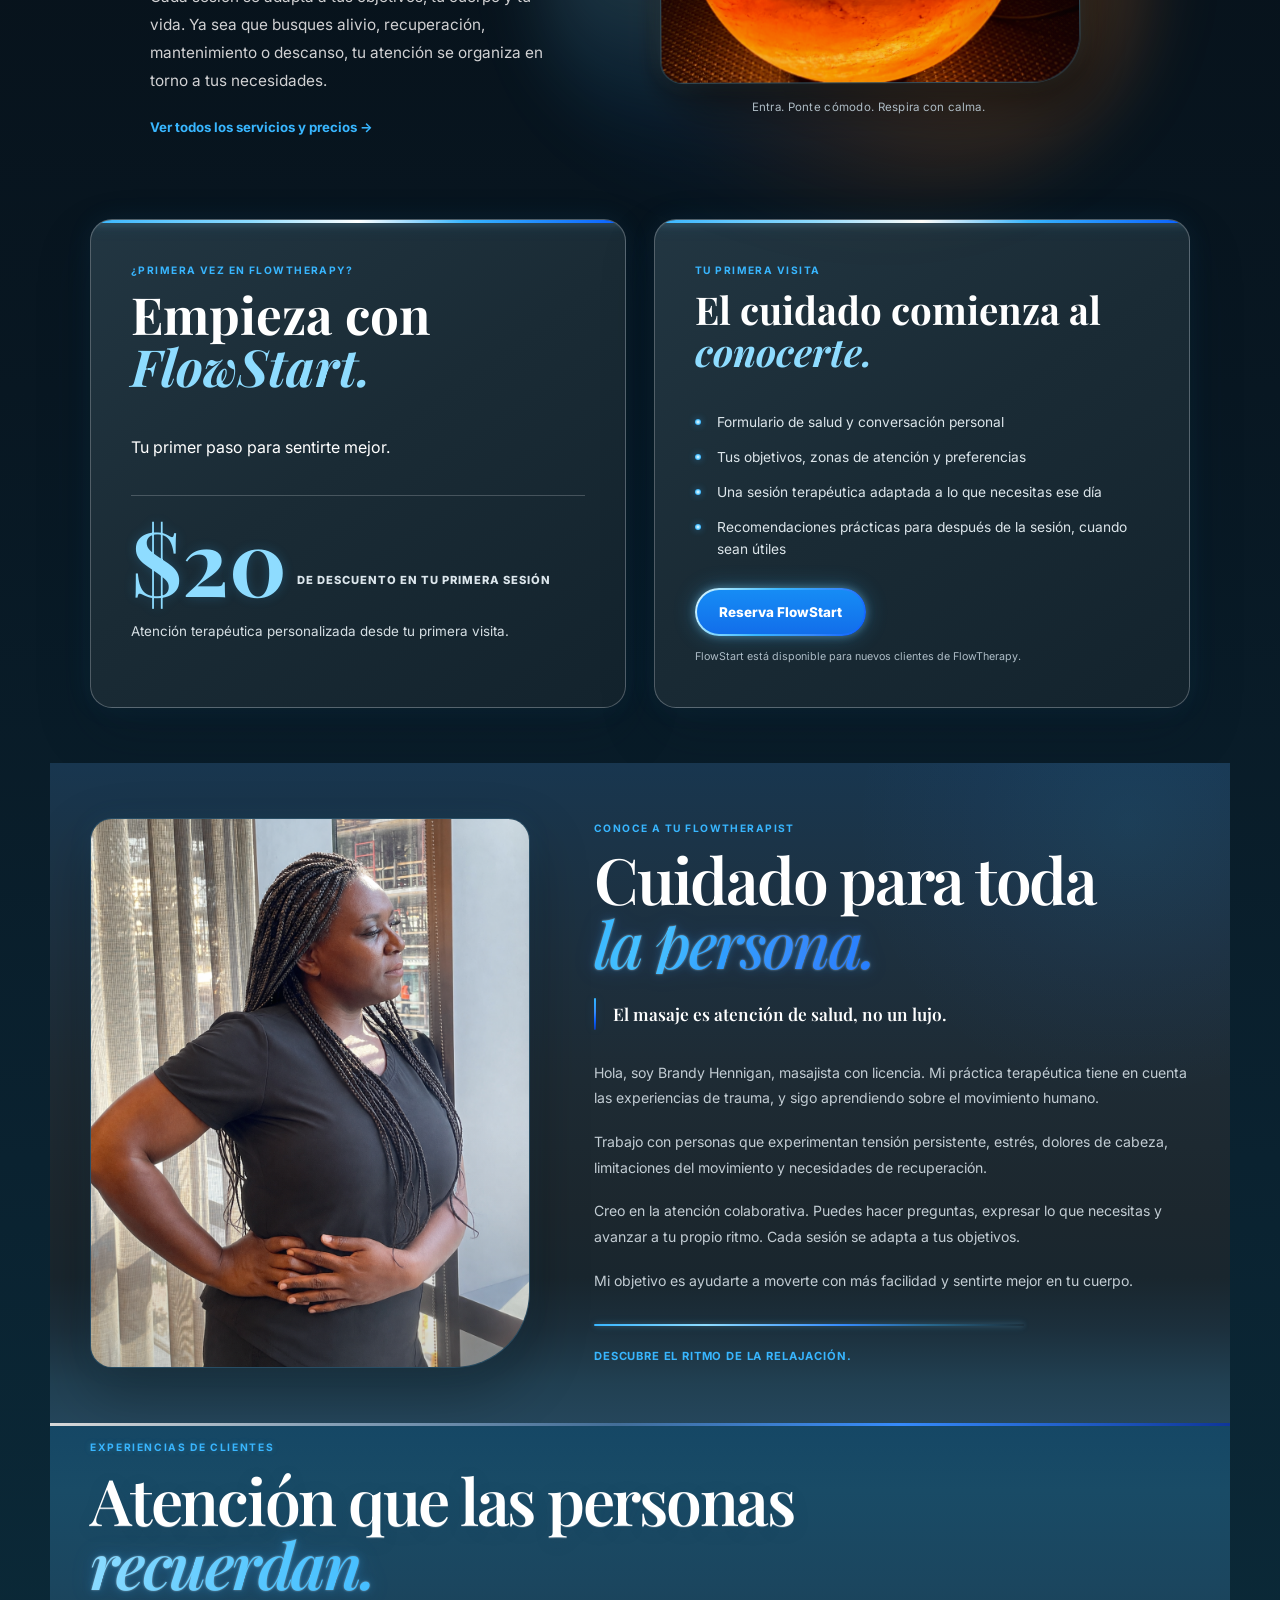
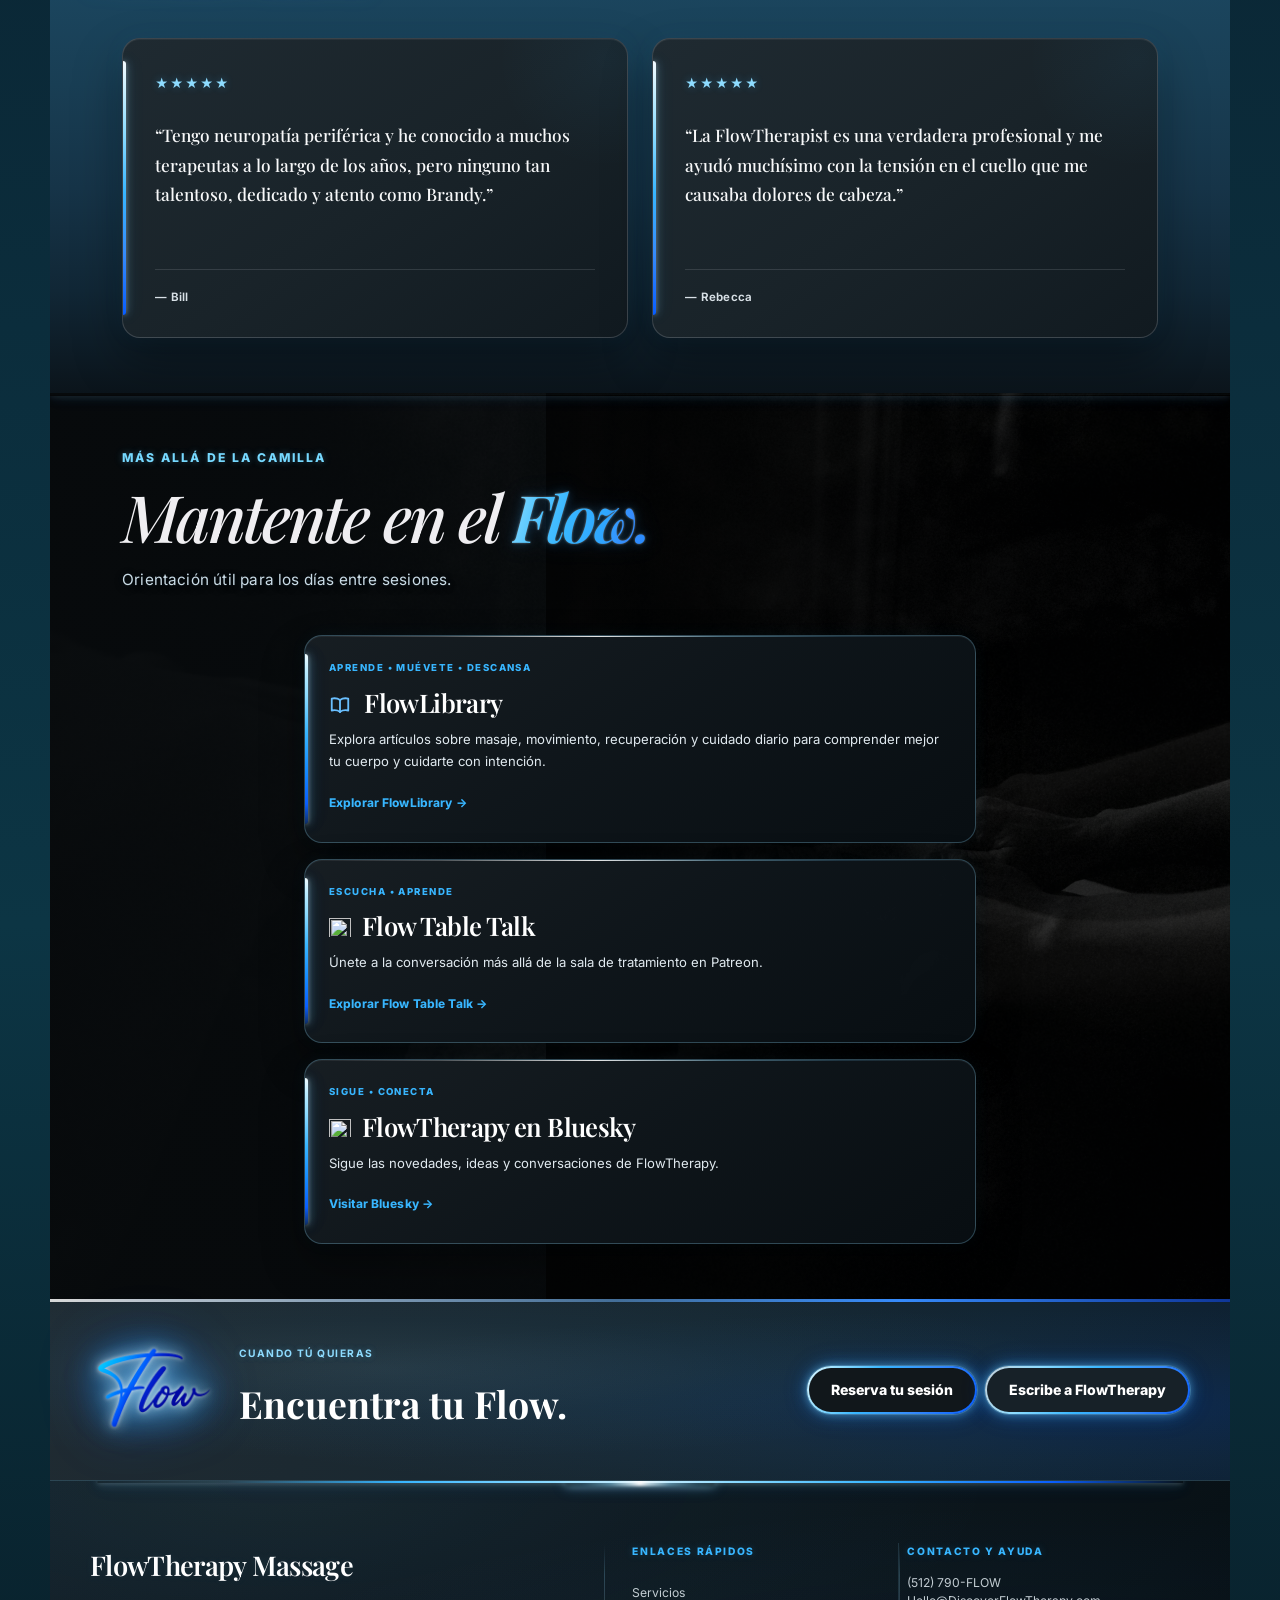
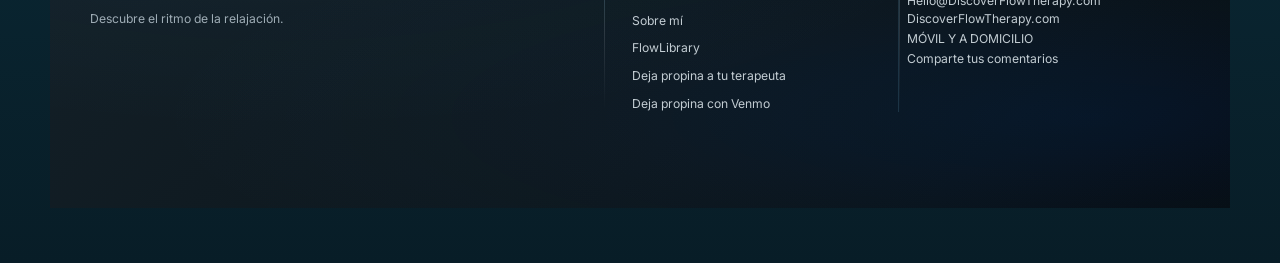
==== commit 355e4198: "Refine FlowPass and FlowPack enrollment experience" ====
--- a/es.html
+++ b/es.html
@@ -194,81 +194,65 @@
       }
       .ft-access-tools {
         display: flex;
-        justify-content: center;
-        gap: 0.65rem;
-        padding: 0.55rem 1rem;
-        background: #0e1f2d;
-      }
+        justify-content: flex-end;
+        align-items: center;
+        gap: 8px;
+        padding: 0;
+        background: transparent;
+      }
+
       .ft-access-tools a[aria-disabled="true"] {
         opacity: 0.55;
         cursor: not-allowed;
       }
-      .ft-access-tools a,
-      .ft-access-tools button {
-        display: inline-flex;
-        align-items: center;
-        min-height: 2.5rem;
-        padding: 0.35rem 0.8rem;
-        border: 1px solid #5aa9df;
-        border-radius: 999px;
-        background: #142d42;
-        color: #edf7ff;
-        font:
-          600 0.9rem Inter,
-          Arial,
-          sans-serif;
-        text-decoration: none;
-        cursor: pointer;
-      }
-      html.ft-large-text {
-        font-size: 125% !important;
-      }
-      html.ft-large-text .ft-service-content,
-      html.ft-large-text .ft-about-copy,
-      html.ft-large-text .ft-flowhub {
-        font-size: 1.15rem !important;
-      }
-    </style>
-    <style>
-      .ft-access-tools {
-        display: flex;
-        justify-content: flex-end;
-        align-items: center;
-        gap: 8px;
-        padding: 10px max(16px, calc((100vw - 1200px) / 2));
-        background: #1b344a;
-      }
+
       .ft-access-tools a,
       .ft-access-tools button {
         display: inline-flex;
         align-items: center;
         justify-content: center;
-        min-height: 40px;
-        padding: 0 14px;
+        min-height: 34px;
+        padding: 0 9px;
         border: 1px solid #49647a;
         border-radius: 999px;
-        background: transparent;
+        background: #11171b;
+        box-shadow:
+          0 0 10px rgba(56, 182, 255, 0.65),
+          0 0 20px rgba(9, 94, 255, 0.4);
         color: #fff;
         font:
-          700 14px/1 Inter,
+          700 12px/1 Inter,
           Arial,
           sans-serif;
         text-decoration: none;
         white-space: nowrap;
         cursor: pointer;
       }
+
       .ft-access-tools #ft-text-size {
         min-width: 48px;
         padding-inline: 12px;
       }
+
       .ft-access-tools #ft-spanish {
-        border-color: #c99b46;
-      }
+        border-color: #8edcff;
+      }
+
       .ft-access-tools a:focus-visible,
       .ft-access-tools button:focus-visible {
         outline: 2px solid #9bdcff;
         outline-offset: 3px;
       }
+
+      html.ft-large-text {
+        font-size: 125% !important;
+      }
+
+      html.ft-large-text .ft-service-content,
+      html.ft-large-text .ft-about-copy,
+      html.ft-large-text .ft-flowhub {
+        font-size: 1.15rem !important;
+      }
     </style>
   </head>
 
@@ -279,7 +263,7 @@
 
     <header class="ft-header">
       <div class="ft-shell ft-nav">
-        <a href="#home" class="ft-logo-link" aria-label="FlowTherapy home">
+        <a href="#home" class="ft-logo-link" aria-label="Inicio de FlowTherapy">
           <img
             src="./assets/images/flowtherapy-logo.png"
             alt="FlowTherapy"
@@ -287,11 +271,31 @@
           />
         </a>
 
-        <nav class="ft-nav-links" aria-label="Main navigation">
+        <nav class="ft-nav-links" aria-label="Navegación principal">
           <a href="#services">Servicios</a>
           <a href="#about">Sobre mí</a>
           <a href="#flowhub">FlowHub</a>
           <a href="#contact">Contacto</a>
+
+          <div class="ft-access-tools" aria-label="Opciones de lectura">
+            <a
+              id="ft-spanish"
+              href="./index.html"
+              lang="en"
+              aria-label="Read this page in English"
+              >◉ English ›</a
+            >
+
+            <button
+              id="ft-text-size"
+              type="button"
+              aria-pressed="false"
+              aria-label="Aumentar el tamaño del texto"
+              title="Texto más grande"
+            >
+              Aa
+            </button>
+          </div>
 
           <a
             class="ft-nav-book"
@@ -304,25 +308,6 @@
         </nav>
       </div>
     </header>
-
-    <div class="ft-access-tools" aria-label="Reading options">
-      <a
-        id="ft-spanish"
-        href="./index.html"
-        lang="es"
-        aria-label="Read this page in English"
-        >◉ English ›</a
-      >
-      <button
-        id="ft-text-size"
-        type="button"
-        aria-pressed="false"
-        aria-label="Aumentar el tamaño del texto"
-        title="Texto más grande"
-      >
-        Aa
-      </button>
-    </div>
     <main>
       <!-- ===================================================
      HERO
@@ -336,7 +321,7 @@
             <h1>
               Descubre el
               <br />
-              <em>ritmo</em> of
+              <em>ritmo</em> de la
               <br />
               relajación
             </h1>
--- a/assets/css/style.css
+++ b/assets/css/style.css
@@ -5,6 +5,12 @@
 @import url("./modules/pages.css");
 @import url("./modules/home.css?v=3");
 @import url("./modules/responsive.css");
+
+
+/* ==========================================================
+   SHARED UTILITIES
+   ========================================================== */
+
 .ft-library-icon {
   width: 22px;
   height: 22px;
@@ -12,24 +18,37 @@
   color: #69bfff;
   vertical-align: -3px;
 }
+
+
+/* ==========================================================
+   SERVICE ROW INTERACTIONS
+   ========================================================== */
+
 .ft-service-row:hover,
 .ft-service-row:focus-visible,
 .ft-simple-service:hover {
   border-radius: 16px !important;
   overflow: hidden;
 }
+
 .ft-boost-row:hover {
   background: #1b3545 !important;
   box-shadow: inset 3px 0 #58baff;
   border-radius: 16px !important;
   overflow: hidden;
 }
+
 .ft-recovery-lab .ft-boost-row:hover {
   background: rgba(65, 150, 205, 0.13) !important;
   box-shadow: inset 2px 0 rgba(88, 186, 255, 0.7) !important;
   border-radius: 16px !important;
 }
-/* Respect Massage checklist */
+
+
+/* ==========================================================
+   RESPECT MASSAGE
+   ========================================================== */
+
 .ft-respect-massage li {
   font-family: "Segoe UI", Arial, sans-serif !important;
   font-size: 15px !important;
@@ -39,6 +58,676 @@
 }
 
 
-
-
-
+/* ==========================================================
+   FLOWPASS + FLOWPACK — PREMIUM EXPLORE PANELS
+   ========================================================== */
+
+.ft-plan-explore {
+  position: relative;
+  margin: 1.15rem 0;
+  padding: clamp(1.3rem, 4vw, 2rem);
+  overflow: hidden;
+  scroll-margin-top: 105px;
+
+  border: 1px solid rgba(105, 191, 255, 0.28);
+  border-radius: 22px;
+
+  background:
+    radial-gradient(
+      circle at 95% 0%,
+      rgba(73, 169, 235, 0.15),
+      transparent 36%
+    ),
+    linear-gradient(145deg, #102d42, #081d2b 75%);
+
+  box-shadow:
+    0 16px 38px rgba(0, 0, 0, 0.2),
+    inset 0 1px rgba(255, 255, 255, 0.04);
+}
+
+.ft-plan-explore::before {
+  content: "";
+  position: absolute;
+  top: 0;
+  left: 1.5rem;
+  width: 72px;
+  height: 1px;
+
+  background: #e6bb7a;
+  box-shadow: 0 0 12px rgba(230, 187, 122, 0.5);
+}
+
+.ft-plan-explore-inner {
+  position: relative;
+  z-index: 1;
+}
+
+.ft-plan-explore .ft-eyebrow {
+  margin: 0 0 0.7rem;
+
+  color: #69bfff;
+
+  font: 700 0.68rem/1.4 Inter, Arial, sans-serif;
+  letter-spacing: 0.16em;
+  text-transform: uppercase;
+}
+
+.ft-plan-explore h2 {
+  margin: 0 0 0.85rem;
+
+  color: #f7fbff;
+
+  font:
+    500 clamp(2rem, 7vw, 3.15rem)/1.03
+    "Playfair Display",
+    Georgia,
+    serif;
+
+  letter-spacing: -0.035em;
+}
+
+.ft-plan-explore h2 em {
+  display: block;
+  color: #c9e3f5;
+  font-weight: 500;
+}
+
+.ft-plan-intro {
+  max-width: 38rem;
+  margin: 0 0 1.35rem;
+
+  color: #cbdbe5;
+
+  font: 400 0.94rem/1.65 Inter, Arial, sans-serif;
+}
+
+
+/* ==========================================================
+   PLAN CHOICE GRIDS
+   ========================================================== */
+
+.ft-choice-grid {
+  display: grid;
+  gap: 0.65rem;
+}
+
+.ft-choice-grid--pass {
+  grid-template-columns: repeat(2, minmax(0, 1fr));
+}
+
+.ft-choice-grid--packs {
+  flex: 1;
+  grid-template-columns: repeat(3, minmax(0, 1fr));
+}
+
+.ft-plan-choice {
+  min-width: 0;
+  padding: 0.9rem 0.55rem;
+
+  border: 1px solid rgba(112, 187, 236, 0.28);
+  border-radius: 14px;
+
+  color: #f7fbff;
+  background: rgba(24, 63, 88, 0.64);
+
+  box-shadow: inset 0 1px rgba(255, 255, 255, 0.035);
+
+  text-align: center;
+  cursor: pointer;
+
+  transition:
+    transform 160ms ease,
+    border-color 160ms ease,
+    background 160ms ease,
+    box-shadow 160ms ease;
+}
+
+.ft-plan-choice:hover {
+  transform: translateY(-1px);
+
+  border-color: rgba(105, 191, 255, 0.7);
+  background: rgba(31, 78, 106, 0.76);
+}
+
+.ft-plan-choice[aria-pressed="true"] {
+  border-color: #e6bb7a;
+
+  background:
+    linear-gradient(
+      145deg,
+      rgba(45, 94, 123, 0.95),
+      rgba(23, 59, 81, 0.95)
+    );
+
+  box-shadow:
+    0 0 0 1px rgba(230, 187, 122, 0.14),
+    0 0 18px rgba(230, 187, 122, 0.12);
+}
+
+.ft-choice-label {
+  display: block;
+  margin-bottom: 0.35rem;
+
+  color: #75c8ff;
+
+  font: 700 0.61rem/1.25 Inter, Arial, sans-serif;
+  letter-spacing: 0.1em;
+}
+
+.ft-plan-choice[aria-pressed="true"] .ft-choice-label {
+  color: #f0c77d;
+}
+
+.ft-plan-choice strong {
+  display: block;
+
+  color: #fff;
+
+  font:
+    500 clamp(1.15rem, 4vw, 1.45rem)/1.1
+    "Playfair Display",
+    Georgia,
+    serif;
+}
+
+
+/* ==========================================================
+   FLOWPACK ROWS
+   ========================================================== */
+
+.ft-pack-group {
+  display: flex;
+  align-items: stretch;
+  gap: 0.65rem;
+  margin-top: 0.75rem;
+}
+
+.ft-pack-duration {
+  display: flex;
+  flex: 0 0 58px;
+  flex-direction: column;
+  align-items: center;
+  justify-content: center;
+
+  border-right: 1px solid rgba(230, 187, 122, 0.42);
+
+  color: #fff;
+}
+
+.ft-pack-duration span {
+  font:
+    500 1.65rem/1
+    "Playfair Display",
+    Georgia,
+    serif;
+}
+
+.ft-pack-duration small {
+  margin-top: 0.3rem;
+
+  color: #e6bb7a;
+
+  font: 700 0.52rem/1 Inter, Arial, sans-serif;
+  letter-spacing: 0.1em;
+}
+
+
+/* ==========================================================
+   PLAN SELECTION + CTA
+   ========================================================== */
+
+.ft-plan-selection {
+  min-height: 1.25rem;
+  margin: 0.85rem 0 0.55rem;
+
+  color: #c8dce9;
+
+  font: 500 0.78rem/1.4 Inter, Arial, sans-serif;
+  text-align: center;
+}
+
+.ft-plan-selection strong {
+  color: #f0c77d;
+}
+
+.ft-plan-enroll {
+  width: 100%;
+  min-height: 44px;
+  padding: 0.7rem 1rem;
+
+  border: 1px solid #e6bb7a;
+  border-radius: 999px;
+
+  color: #fff;
+
+  background:
+    linear-gradient(
+      135deg,
+      rgba(38, 87, 117, 0.98),
+      rgba(20, 55, 78, 0.98)
+    );
+
+  font: 700 0.78rem/1 Inter, Arial, sans-serif;
+  letter-spacing: 0.02em;
+
+  cursor: pointer;
+
+  transition:
+    transform 160ms ease,
+    opacity 160ms ease,
+    box-shadow 160ms ease,
+    border-color 160ms ease;
+}
+
+.ft-plan-enroll:not(:disabled):hover {
+  transform: translateY(-1px);
+
+  box-shadow:
+    0 0 18px rgba(230, 187, 122, 0.18);
+}
+
+.ft-plan-enroll:disabled {
+  opacity: 0.45;
+  cursor: default;
+  border-color: rgba(158, 183, 199, 0.4);
+}
+
+.ft-plan-choice:focus-visible,
+.ft-plan-enroll:focus-visible {
+  outline: 3px solid #8dd8ff;
+  outline-offset: 3px;
+}
+
+
+/* ==========================================================
+   MORE WAYS TO FLOW — PREMIUM EDITORIAL TREATMENT
+   ========================================================== */
+
+.ft-more-ways .ft-service-content {
+  padding-inline: 0 !important;
+
+  background: transparent !important;
+  border: 0 !important;
+  box-shadow: none !important;
+}
+
+.ft-more-ways .ft-service-intro {
+  margin-bottom: 0.65rem;
+  padding-inline: 0.25rem;
+}
+
+
+/* Individual rows — quiet, border-light, no gray container */
+
+.ft-more-ways .ft-service-row {
+  position: relative;
+  display: block;
+
+  margin: 0;
+  padding: 1.05rem 0.35rem;
+
+  border: 0 !important;
+  border-bottom: 1px solid rgba(105, 191, 255, 0.12) !important;
+  border-radius: 0 !important;
+
+  background: transparent !important;
+  box-shadow: none !important;
+
+  color: inherit;
+  text-decoration: none;
+
+  transition:
+    background 180ms ease,
+    padding 180ms ease,
+    box-shadow 180ms ease;
+}
+
+.ft-more-ways .ft-service-row:last-of-type {
+  border-bottom: 0 !important;
+}
+
+.ft-more-ways .ft-service-row strong {
+  display: block;
+  margin-bottom: 0.32rem;
+  color: #f7fbff;
+}
+
+.ft-more-ways .ft-service-row span {
+  display: block;
+  color: #c6d7e2;
+}
+
+
+/* Quiet atmospheric hover */
+
+.ft-more-ways .ft-service-row:hover,
+.ft-more-ways .ft-service-row:focus-visible {
+  padding-left: 0.8rem;
+
+  border-radius: 0 !important;
+
+  background:
+    linear-gradient(
+      90deg,
+      rgba(43, 119, 166, 0.13),
+      rgba(43, 119, 166, 0.035) 62%,
+      transparent
+    ) !important;
+
+  box-shadow:
+    inset 2px 0 rgba(105, 191, 255, 0.7) !important;
+}
+
+
+/* FlowPass / FlowPack selected state */
+
+.ft-more-ways .ft-explore-trigger[aria-expanded="true"] {
+  padding-left: 0.8rem;
+
+  border-left: 0 !important;
+  border-radius: 0 !important;
+
+  background:
+    linear-gradient(
+      90deg,
+      rgba(43, 119, 166, 0.2),
+      rgba(43, 119, 166, 0.055) 68%,
+      transparent
+    ) !important;
+
+  box-shadow:
+    inset 2px 0 #e6bb7a,
+    0 0 24px rgba(73, 169, 235, 0.035) !important;
+}
+
+
+/* Rich panel visually belongs to selected row */
+
+.ft-more-ways .ft-plan-explore {
+  margin: 0.35rem 0 1.15rem !important;
+}
+
+
+/* ==========================================================
+   MOBILE
+   ========================================================== */
+
+@media (max-width: 700px) {
+
+  .ft-plan-explore {
+    margin: 1rem 0;
+    padding: 1.25rem 1rem;
+
+    border-radius: 18px;
+
+    scroll-margin-top: 95px;
+  }
+
+  .ft-plan-intro {
+    margin-bottom: 1.1rem;
+  }
+
+  .ft-pack-group {
+    gap: 0.45rem;
+  }
+
+  .ft-pack-duration {
+    flex-basis: 44px;
+  }
+
+  .ft-pack-duration span {
+    font-size: 1.35rem;
+  }
+
+  .ft-pack-duration small {
+    font-size: 0.45rem;
+    letter-spacing: 0.06em;
+  }
+
+  .ft-choice-grid--packs {
+    gap: 0.4rem;
+  }
+
+  .ft-plan-choice {
+    padding: 0.75rem 0.25rem;
+    border-radius: 12px;
+  }
+
+  .ft-choice-label {
+    font-size: 0.52rem;
+    letter-spacing: 0.045em;
+  }
+
+  .ft-plan-choice strong {
+    font-size: clamp(1rem, 4.5vw, 1.25rem);
+  }
+
+  .ft-more-ways .ft-service-row {
+    padding: 0.95rem 0.2rem;
+  }
+
+  .ft-more-ways .ft-service-row:hover,
+  .ft-more-ways .ft-service-row:focus-visible,
+  .ft-more-ways .ft-explore-trigger[aria-expanded="true"] {
+    padding-left: 0.65rem;
+  }
+
+  .ft-more-ways .ft-plan-explore {
+    margin-top: 0.3rem !important;
+  }
+}
+/* =========================================================
+   FLOWPASS + FLOWPACK — ATMOSPHERIC / BORDERLESS
+   Large containers disappear into the FlowTherapy background.
+   Pricing choices remain tactile, rounded UI elements.
+   ========================================================= */
+
+.ft-plan-explore {
+  position: relative;
+  overflow: visible;
+
+  /* remove the large card treatment */
+  border: 0 !important;
+  border-radius: 0 !important;
+  box-shadow: none !important;
+
+  /* let the feature blend into the page */
+  background: transparent !important;
+
+  margin: 1.25rem 0 2.25rem !important;
+  padding: clamp(2rem, 5vw, 3.5rem) clamp(0.25rem, 2vw, 1rem) !important;
+
+  isolation: isolate;
+}
+
+/* Atmospheric blue light — separation without a box */
+.ft-plan-explore::before {
+  content: "";
+  position: absolute;
+  z-index: -1;
+  pointer-events: none;
+
+  inset: -1.5rem -1rem;
+
+  background:
+    radial-gradient(
+      ellipse at 18% 20%,
+      rgba(62, 159, 220, 0.16) 0%,
+      rgba(32, 105, 153, 0.08) 34%,
+      transparent 68%
+    ),
+    radial-gradient(
+      ellipse at 88% 72%,
+      rgba(35, 124, 185, 0.11) 0%,
+      transparent 62%
+    );
+
+  filter: blur(10px);
+  opacity: 0.95;
+}
+
+/* No pseudo-element should recreate a border/card */
+.ft-plan-explore::after {
+  content: none !important;
+  display: none !important;
+}
+
+.ft-plan-explore-inner {
+  position: relative;
+  width: 100%;
+  max-width: none;
+  margin: 0;
+  padding: 0;
+  border: 0 !important;
+  border-radius: 0 !important;
+  background: transparent !important;
+  box-shadow: none !important;
+}
+
+/* Editorial amber glint */
+.ft-plan-explore-inner::before {
+  content: "";
+  display: block;
+  width: 5.4rem;
+  height: 1px;
+  margin: 0 0 1.25rem 0;
+
+  background: linear-gradient(
+    90deg,
+    transparent,
+    #e6bb7a 16%,
+    #e6bb7a 78%,
+    transparent
+  );
+
+  box-shadow: 0 0 12px rgba(230, 187, 122, 0.4);
+}
+
+/* Preserve the premium editorial typography */
+.ft-plan-explore .ft-eyebrow {
+  margin-top: 0;
+}
+
+.ft-plan-explore h2 {
+  position: relative;
+  z-index: 1;
+}
+
+.ft-plan-explore .ft-plan-intro {
+  position: relative;
+  z-index: 1;
+}
+
+/* =========================================================
+   PRICING TILES
+   These SHOULD remain rounded and interactive.
+   ========================================================= */
+
+.ft-plan-choice {
+  position: relative;
+  overflow: hidden;
+
+  border: 1px solid rgba(105, 191, 255, 0.36) !important;
+  border-radius: 15px !important;
+
+  background:
+    linear-gradient(
+      145deg,
+      rgba(31, 78, 106, 0.78),
+      rgba(16, 48, 69, 0.72)
+    ) !important;
+
+  box-shadow:
+    inset 0 1px rgba(255, 255, 255, 0.035),
+    0 8px 24px rgba(0, 8, 16, 0.12) !important;
+
+  transition:
+    border-color 180ms ease,
+    background 180ms ease,
+    box-shadow 180ms ease,
+    transform 180ms ease;
+}
+
+.ft-plan-choice:hover {
+  border-color: rgba(117, 205, 255, 0.7) !important;
+
+  background:
+    linear-gradient(
+      145deg,
+      rgba(38, 91, 123, 0.88),
+      rgba(18, 56, 80, 0.82)
+    ) !important;
+
+  box-shadow:
+    inset 0 1px rgba(255, 255, 255, 0.05),
+    0 0 18px rgba(70, 177, 245, 0.15) !important;
+
+  transform: translateY(-1px);
+}
+
+.ft-plan-choice[aria-pressed="true"] {
+  border-color: #e6bb7a !important;
+
+  background:
+    linear-gradient(
+      145deg,
+      rgba(45, 99, 130, 0.94),
+      rgba(20, 61, 86, 0.92)
+    ) !important;
+
+  box-shadow:
+    inset 0 0 0 1px rgba(230, 187, 122, 0.16),
+    0 0 20px rgba(230, 187, 122, 0.12) !important;
+}
+
+.ft-plan-choice:focus-visible {
+  outline: 2px solid #9bdcff;
+  outline-offset: 3px;
+}
+
+/* Keep the FlowPack duration marker editorial */
+.ft-pack-duration {
+  background: transparent !important;
+  box-shadow: none !important;
+}
+
+/* Enrollment button stays a UI control */
+.ft-plan-enroll {
+  border-radius: 999px !important;
+}
+
+/* =========================================================
+   MOBILE
+   More breathing room, still no giant card.
+   ========================================================= */
+
+@media (max-width: 700px) {
+  .ft-plan-explore {
+    margin: 0.75rem 0 1.75rem !important;
+    padding: 2rem 0.15rem 2.25rem !important;
+  }
+
+  .ft-plan-explore::before {
+    inset: -0.75rem -0.75rem;
+    filter: blur(8px);
+  }
+
+  .ft-plan-explore-inner::before {
+    width: 4.8rem;
+    margin-bottom: 1rem;
+  }
+
+  .ft-plan-choice {
+    border-radius: 14px !important;
+  }
+}
+/* Tighten FlowPass / FlowPack reveal spacing */
+@media (max-width: 700px) {
+  .ft-plan-explore {
+    padding-top: 1.25rem !important;
+  }
+
+  .ft-plan-explore-inner::before {
+    margin-bottom: 1rem;
+  }
+}
